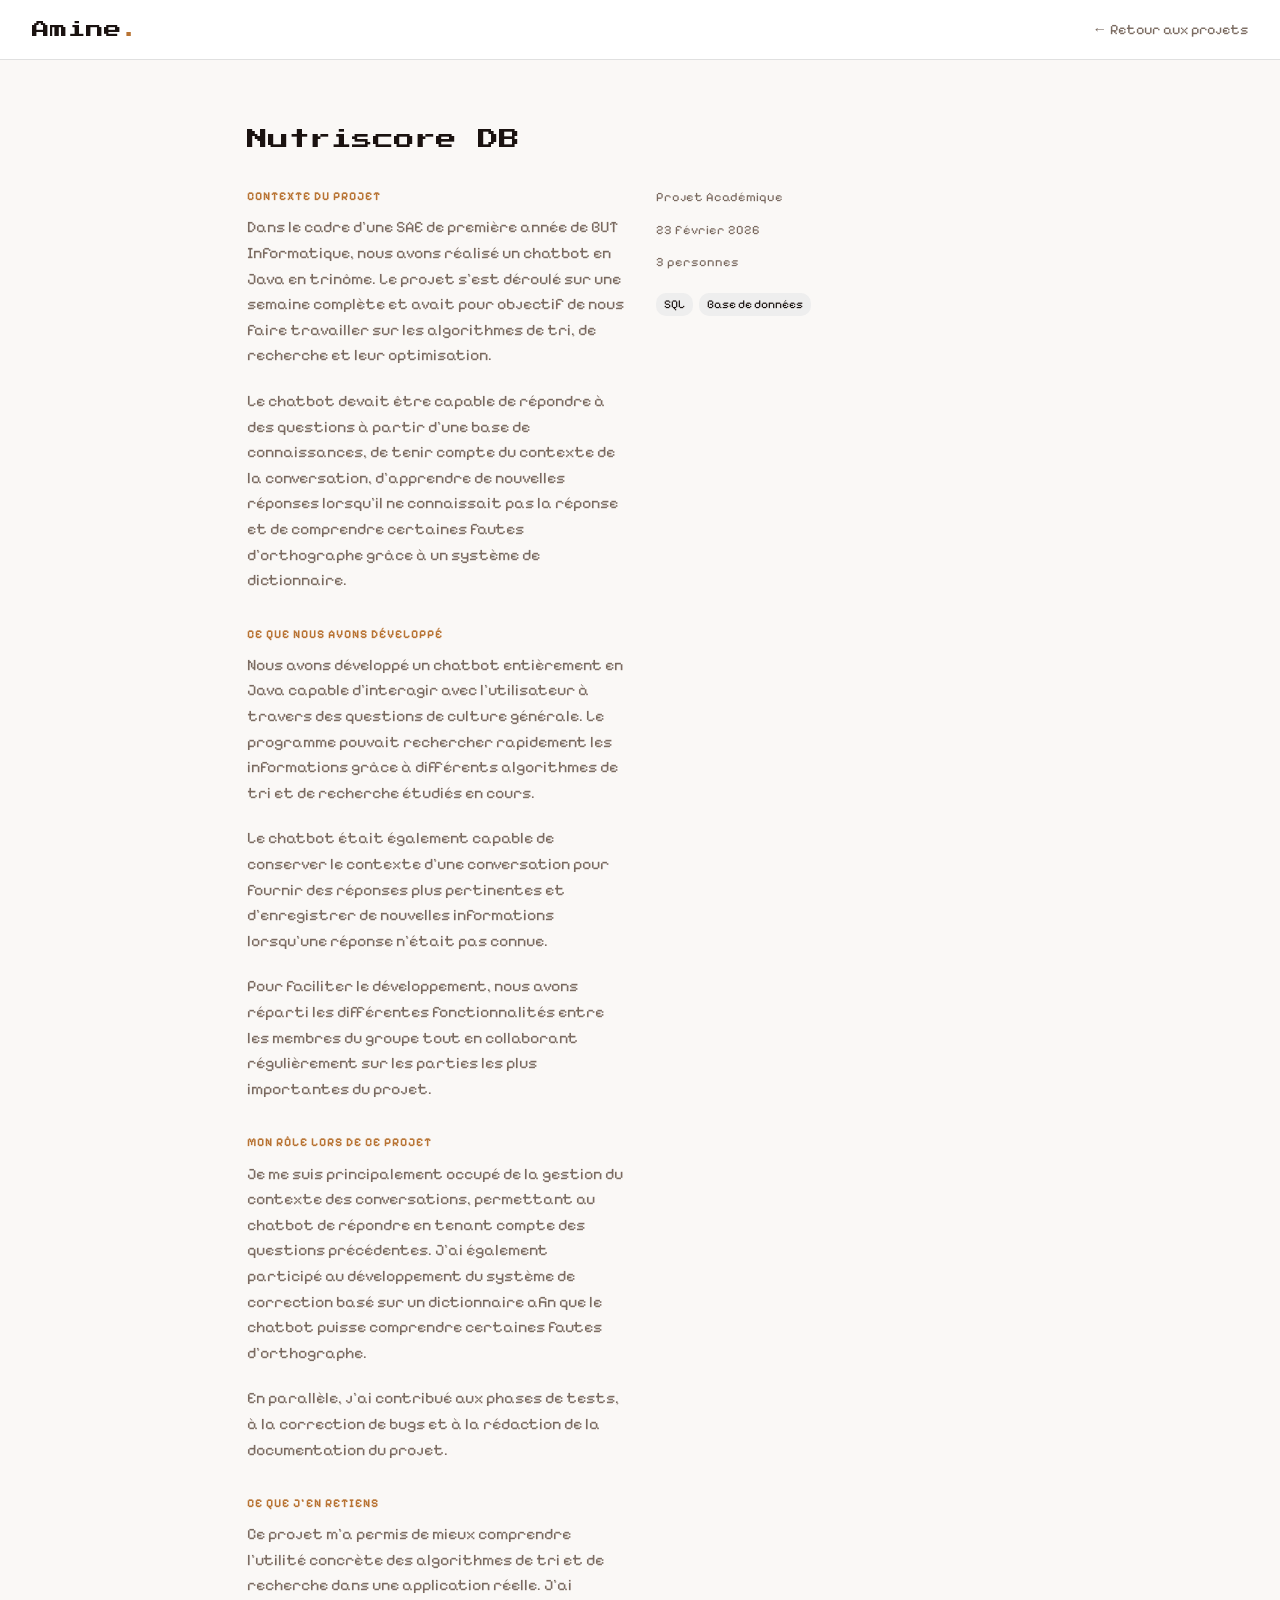
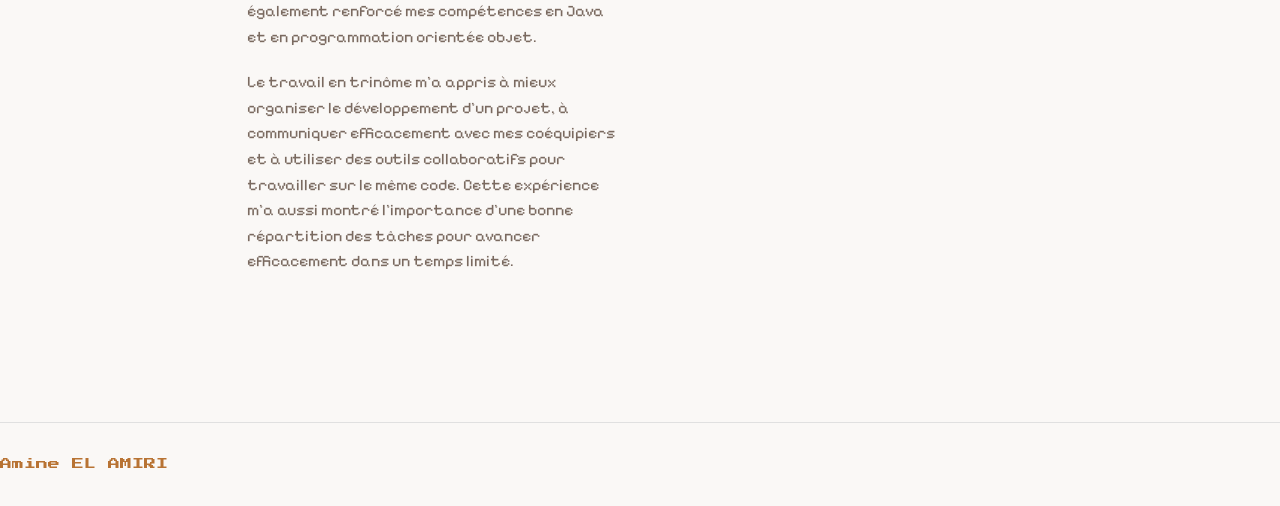
==== chatbot.html @ b1aec341 "Add files via upload" ====
<!DOCTYPE html>
<html lang="fr">
<head>
  <meta charset="UTF-8" />
  <meta name="viewport" content="width=device-width, initial-scale=1.0" />
  <title>Amine — Nutriscore DB</title>
  <link rel="preconnect" href="https://fonts.googleapis.com" />
  <link rel="preconnect" href="https://fonts.gstatic.com" crossorigin />
  <link href="https://fonts.googleapis.com/css2?family=Pixelify+Sans:wght@400;500;700&family=Press+Start+2P&display=swap" rel="stylesheet" />
  <link rel="stylesheet" href="style.css" />
</head>
<body>

<nav id="navbar">
  <a href="index.html" class="nav-logo">Amine<span>.</span></a>
  <div class="nav-links">
    <a href="index.html#mes-projets" class="nav-link">← Retour aux projets</a>
  </div>
  <button class="hamburger" id="hamburger" onclick="basculerMenu()" aria-label="Menu">
    <span></span><span></span><span></span>
  </button>
</nav>

<div class="mobile-menu" id="mobile-menu">
  <a href="index.html#mes-projets" class="nav-link" onclick="fermerMenuMobile()">← Retour aux projets</a>
</div>

<main>
  <section>
    <h2 class="section-title">Nutriscore DB</h2>

    <div class="contact-wrap">
      <div>
        <div class="section-eyebrow">Contexte du projet</div>
        <p class="hero-desc">Dans le cadre d'une SAE de première année de BUT Informatique, nous avons réalisé un chatbot en Java en trinôme. Le projet s'est déroulé sur une semaine complète et avait pour objectif de nous faire travailler sur les algorithmes de tri, de recherche et leur optimisation.</p>
        <p class="hero-desc">Le chatbot devait être capable de répondre à des questions à partir d'une base de connaissances, de tenir compte du contexte de la conversation, d'apprendre de nouvelles réponses lorsqu'il ne connaissait pas la réponse et de comprendre certaines fautes d'orthographe grâce à un système de dictionnaire.</p>

        <div class="section-eyebrow" style="margin-top: 2rem;">Ce que nous avons développé</div>
        <p class="hero-desc">Nous avons développé un chatbot entièrement en Java capable d'interagir avec l'utilisateur à travers des questions de culture générale. Le programme pouvait rechercher rapidement les informations grâce à différents algorithmes de tri et de recherche étudiés en cours.</p>
        <p class="hero-desc">Le chatbot était également capable de conserver le contexte d'une conversation pour fournir des réponses plus pertinentes et d'enregistrer de nouvelles informations lorsqu'une réponse n'était pas connue.</p>
        <p class="hero-desc">Pour faciliter le développement, nous avons réparti les différentes fonctionnalités entre les membres du groupe tout en collaborant régulièrement sur les parties les plus importantes du projet.</p>

        <div class="section-eyebrow" style="margin-top: 2rem;">Mon rôle lors de ce projet</div>
        <p class="hero-desc">Je me suis principalement occupé de la gestion du contexte des conversations, permettant au chatbot de répondre en tenant compte des questions précédentes. J'ai également participé au développement du système de correction basé sur un dictionnaire afin que le chatbot puisse comprendre certaines fautes d'orthographe.</p>
        <p class="hero-desc">En parallèle, j'ai contribué aux phases de tests, à la correction de bugs et à la rédaction de la documentation du projet.</p>

        <div class="section-eyebrow" style="margin-top: 2rem;">Ce que j'en retiens</div>
        <p class="hero-desc">Ce projet m'a permis de mieux comprendre l'utilité concrète des algorithmes de tri et de recherche dans une application réelle. J'ai également renforcé mes compétences en Java et en programmation orientée objet.</p>
        <p class="hero-desc">Le travail en trinôme m'a appris à mieux organiser le développement d'un projet, à communiquer efficacement avec mes coéquipiers et à utiliser des outils collaboratifs pour travailler sur le même code. Cette expérience m'a aussi montré l'importance d'une bonne répartition des tâches pour avancer efficacement dans un temps limité.</p>
      </div>

      <div class="contact-info">
        <p class="expand-sub">Projet Académique</p>
        <p class="expand-sub">23 février 2026</p>
        <p class="expand-sub">3 personnes</p>
        <div class="proj-tags" style="margin-top: 0.5rem;">
          <span class="proj-tag">SQL</span>
          <span class="proj-tag">Base de données</span>
        </div>
      </div>
    </div>
  </section>
</main>

<footer>
  <span>Amine EL AMIRI</span>
</footer>

<script src="script.js"></script>
</body>
</html>
---- style.css ----
:root {
  --primary: #b87333;       /* Ta couleur cuivre */
  --primary-light: #f5ede6; /* Fond beige clair */
  --text: #1a1210;          /* Texte foncé */
  --text-muted: #7a6a60;    /* Texte secondaire gris/brun */
  --white: #ffffff;
  --bg: #faf8f6;            /* Couleur de fond du site */
}

* {
  box-sizing: border-box;
  margin: 0;
  padding: 0;
}

html { scroll-behavior: smooth; }

body {
  font-family: 'Pixelify Sans', sans-serif; /* Reste du texte en Pixelify Sans */
  background-color: var(--bg);
  color: var(--text);
  line-height: 1.6;
}


#navbar {
  position: fixed; top: 0; left: 0; right: 0; z-index: 100;
  height: 60px;
  display: flex; align-items: center; justify-content: space-between;
  padding: 0 2rem;
  background-color: var(--white);
  border-bottom: 1px solid #e0e0e0;
}

.nav-logo {
  font-family: 'Press Start 2P', cursive; /* Logo en Press Start 2P */
  font-size: 1.1rem; text-decoration: none; color: var(--text); /* Taille ajustée */
}
.nav-logo span { color: var(--primary); }

.nav-links { display: flex; gap: 1.5rem; }

.nav-link {
  font-size: 0.9rem; color: var(--text-muted);
  text-decoration: none; transition: color 0.2s;
}
.nav-link:hover, .nav-link.active { color: var(--primary); }

.hamburger {
  display: none; flex-direction: column; gap: 4px;
  background: none; border: none; cursor: pointer;
}
.hamburger span { width: 22px; height: 2px; background: var(--text); }

.mobile-menu {
  display: none; flex-direction: column;
  position: fixed; top: 60px; left: 0; right: 0; z-index: 99;
  background-color: var(--white); padding: 1rem 2rem;
  border-bottom: 1px solid #e0e0e0;
}
.mobile-menu.open { display: flex; }
.mobile-menu .nav-link { padding: 0.75rem 0; border-bottom: 1px solid #eee; }


main { padding-top: 60px; }

section {
  max-width: 850px; margin: 0 auto;
  padding: 4rem 2rem;
}

.section-eyebrow {
  font-size: 0.75rem; text-transform: uppercase; letter-spacing: 1px;
  color: var(--primary); font-weight: bold; margin-bottom: 0.5rem;
}

.section-title {
  font-family: 'Press Start 2P', cursive; /* Gros titres en Press Start 2P */
  font-size: 1.3rem; /* Taille réduite pour préserver la mise en page */
  font-weight: normal; margin-bottom: 2rem;
  line-height: 1.5;
}


.hero-inner { display: flex; gap: 2rem; align-items: center; }

.avatar-wrap { position: relative; }

.avatar {
  width: 64px; height: 64px; border-radius: 50%;
  background: var(--primary); color: var(--white);
  display: flex; align-items: center; justify-content: center;
  font-family: 'Press Start 2P', cursive; font-size: 0.9rem; /* Version pixel pour l'avatar */
}

.availability {
  position: absolute; bottom: 2px; right: 2px;
  width: 12px; height: 12px; border-radius: 50%;
  background: #4caf50; border: 2px solid var(--white);
}

.hero-greeting { 
  font-family: 'Press Start 2P', cursive; /* Titre principal en Press Start 2P */
  font-size: 1.5rem; /* Taille optimisée pour l'affichage */
  font-weight: normal; 
  line-height: 1.5;
}
.hero-greeting em { color: var(--primary); font-style: normal; } /* Retrait de l'italic incompatible avec le pixel art */
.copper-bar { width: 50px; height: 3px; background: var(--primary); margin: 0.5rem 0 1rem; }
.hero-desc { color: var(--text-muted); margin-bottom: 1.25rem; max-width: 550px; }

.tags { display: flex; gap: 0.5rem; flex-wrap: wrap; }
.tag {
  background: var(--primary-light); color: var(--primary);
  padding: 4px 12px; border-radius: 20px; font-size: 0.8rem; font-weight: 500;
}


.xp-grid { display: grid; grid-template-columns: 1fr 1fr; gap: 2rem; }
.xp-col-title { display: flex; align-items: center; gap: 0.5rem; font-size: 0.85rem; color: var(--text-muted); text-transform: uppercase; margin-bottom: 1rem; }

.expand-card {
  background: var(--white); border: 1px solid #e0e0e0;
  border-radius: 8px; margin-bottom: 0.75rem; overflow: hidden;
}

.expand-header { display: flex; justify-content: space-between; align-items: center; padding: 1rem; cursor: pointer; }
.expand-title { font-weight: bold; font-size: 0.95rem; }
.expand-sub { font-size: 0.8rem; color: var(--text-muted); }

.chevron { color: var(--primary); transition: transform 0.2s; }
.chevron.open { transform: rotate(180deg); }

.expand-body {
  max-height: 0; overflow: hidden;
  transition: max-height 0.3s ease, padding 0.3s;
  font-size: 0.85rem; color: var(--text-muted);
}
.expand-body.open { max-height: 300px; padding: 0 1rem 1rem; }


.projects-grid { display: grid; grid-template-columns: repeat(3, 1fr); gap: 1rem; }

.project-card {
  background: var(--white); border: 1px solid #e0e0e0; border-radius: 8px;
  padding: 1.25rem; text-decoration: none; color: inherit; transition: transform 0.2s;
}
.project-card:hover { border-color: var(--primary); transform: translateY(-3px); }

.proj-icon {
  width: 36px; height: 36px; background: var(--primary-light); color: var(--primary);
  display: flex; align-items: center; justify-content: center; border-radius: 6px; margin-bottom: 1rem;
}
.proj-title { font-weight: bold; font-size: 1rem; margin-bottom: 0.25rem; }
.proj-desc { font-size: 0.85rem; color: var(--text-muted); margin-bottom: 0.75rem; }

.proj-tags { display: flex; gap: 0.4rem; }
.proj-tag { background: #eee; font-size: 0.75rem; padding: 2px 8px; border-radius: 10px; }
.more-projects { display: flex; align-items: center; gap: 6px; font-size: 0.8rem; color: var(--text-muted); margin-top: 1rem; }


.contact-wrap { display: grid; grid-template-columns: 1fr 1fr; gap: 2rem; }
.contact-form { display: flex; flex-direction: column; gap: 1rem; }

.form-group { display: flex; flex-direction: column; gap: 0.25rem; }
.form-group label { font-size: 0.85rem; font-weight: bold; color: var(--text-muted); }
.form-group input, .form-group textarea {
  padding: 0.65rem; border: 1px solid #e0e0e0; border-radius: 6px;
  font-family: inherit; font-size: 0.9rem; outline: none;
}
.form-group input:focus, .form-group textarea:focus { border-color: var(--primary); }

.send-btn {
  background: var(--primary); color: var(--white); border: none;
  padding: 0.7rem 1.4rem; border-radius: 6px; cursor: pointer; align-self: flex-start;
}
.send-btn:hover { background: #7a4a1e; }

.contact-info { display: flex; flex-direction: column; gap: 0.75rem; }
.contact-row { display: flex; align-items: center; gap: 0.75rem; font-size: 0.9rem; }
.contact-icon {
  width: 32px; height: 32px; background: var(--primary-light); color: var(--primary);
  display: flex; align-items: center; justify-content: center; border-radius: 6px;
}

.socials { display: flex; gap: 0.5rem; margin-top: 0.5rem; }
.social-btn {
  width: 36px; height: 36px; border: 1px solid #e0e0e0; border-radius: 6px;
  display: flex; align-items: center; justify-content: center; color: var(--text-muted); text-decoration: none;
}
.social-btn:hover { border-color: var(--primary); color: var(--primary); }


.about-text { color: var(--text-muted); margin-bottom: 2rem; }
.about-photos { display: grid; grid-template-columns: repeat(3, 1fr); gap: 0.75rem; }

.photo {
  background: #eee; border-radius: 8px; min-height: 120px;
  display: flex; align-items: center; justify-content: center;
}
.photo.tall { grid-row: span 2; }
.photo.wide { grid-column: span 2; }

footer {
  display: flex; justify-content: space-between; align-items: center;
  padding: 2rem 0; border-top: 1px solid #e0e0e0; margin-top: 4rem;
  font-size: 0.85rem; color: var(--text-muted);
}
footer span:first-child { 
  font-family: 'Press Start 2P', cursive; /* Signature du footer en Press Start 2P */
  font-size: 0.75rem; color: var(--primary); 
}


@media (max-width: 680px) {
  .nav-links { display: none; }
  .hamburger { display: flex; }
  
  .hero-inner, .xp-grid, .projects-grid, .contact-wrap, .about-photos { 
    grid-template-columns: 1fr; 
    flex-direction: column; 
  }
  
  .photo.tall, .photo.wide { grid-row: span 1; grid-column: span 1; }
}
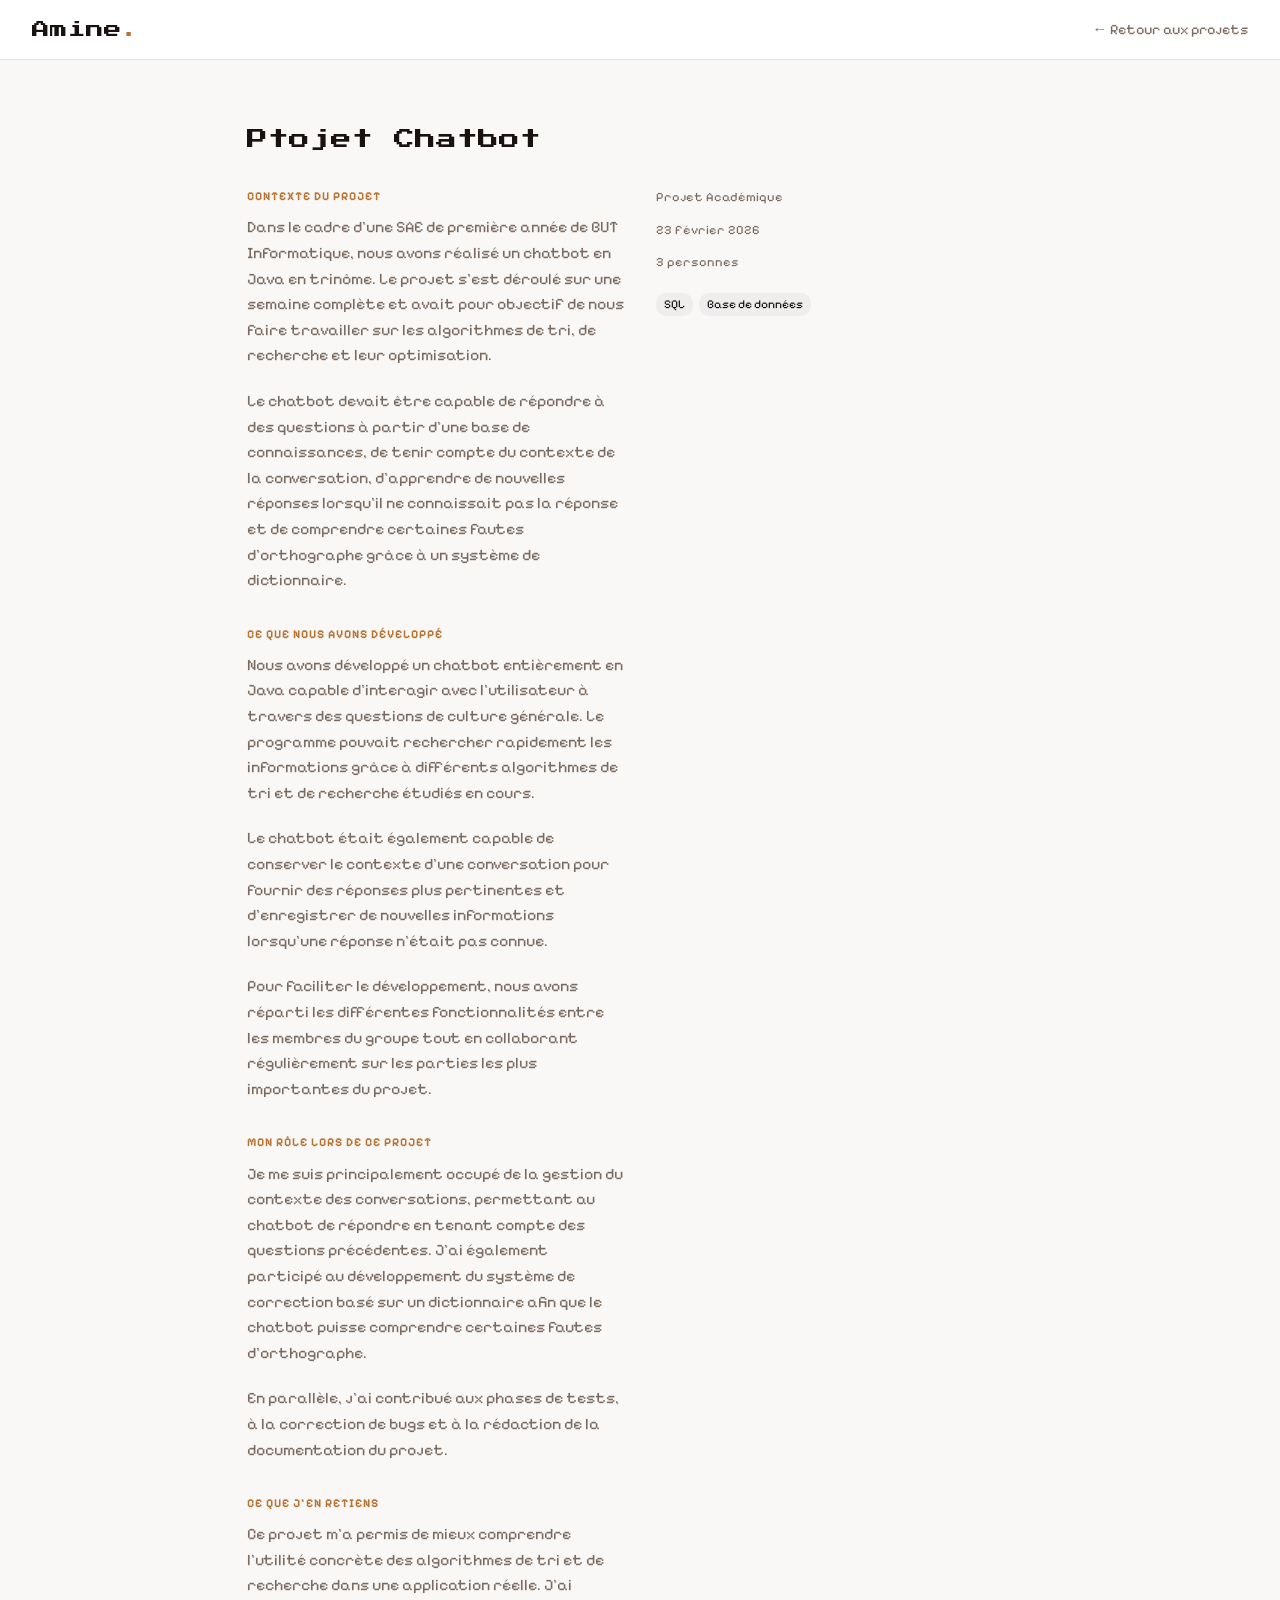
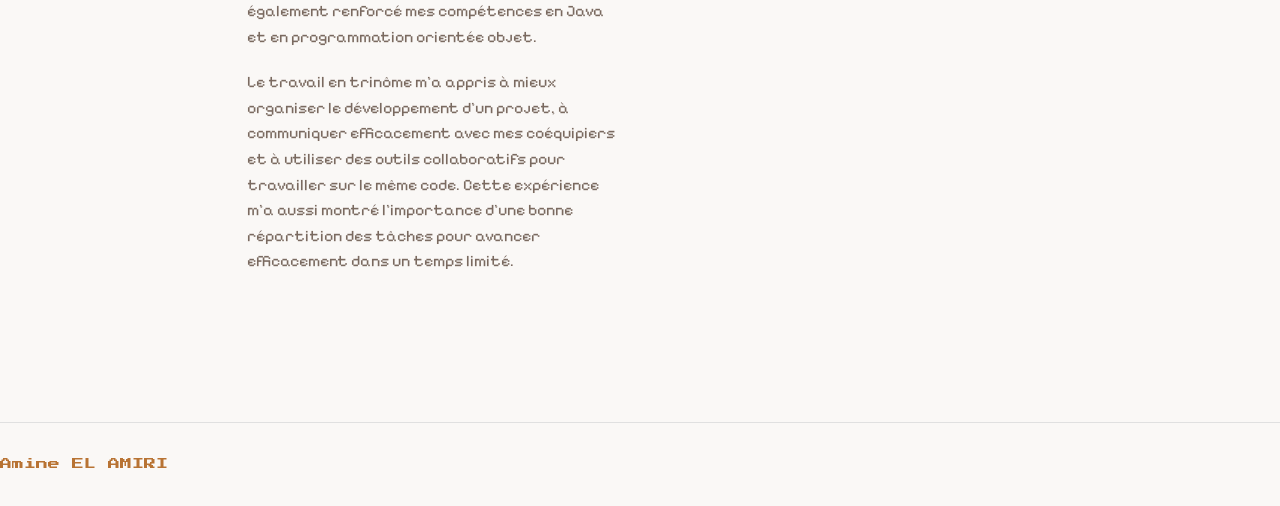
==== commit 7fc8d22c: "Add files via upload" ====
--- a/chatbot.html
+++ b/chatbot.html
@@ -27,7 +27,7 @@
 
 <main>
   <section>
-    <h2 class="section-title">Nutriscore DB</h2>
+    <h2 class="section-title">Ptojet Chatbot</h2>
 
     <div class="contact-wrap">
       <div>
